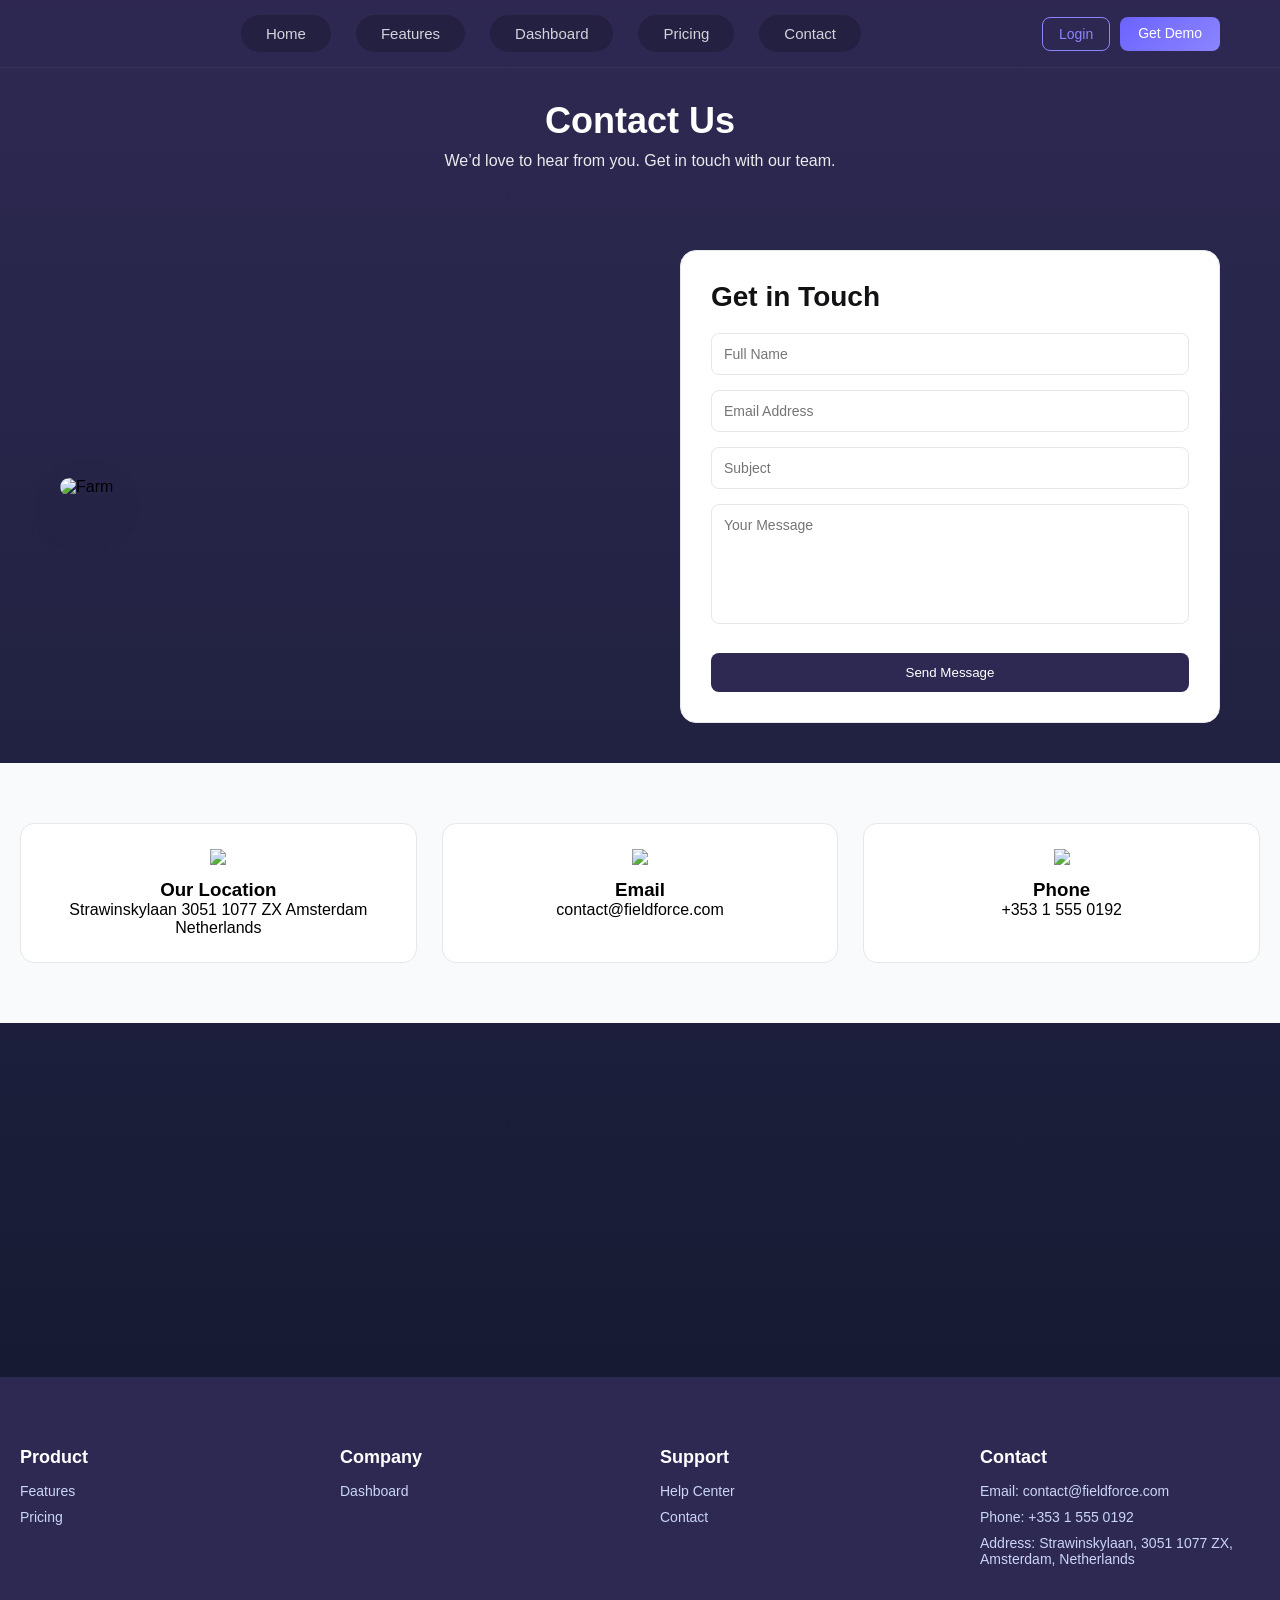
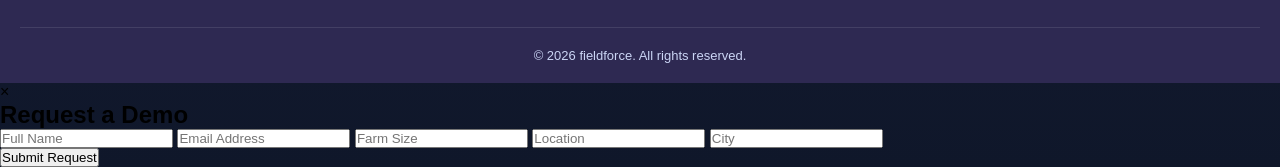
==== contact.html @ 6125696f "minor changes" ====
<!DOCTYPE html>
<html lang="en">

<head>
    <meta charset="UTF-8">
    <meta name="viewport" content="width=device-width, initial-scale=1.0">
    <title>FieldForce</title>
    <link rel="stylesheet" href="assets/css/style.css">
    <link rel="stylesheet" href="assets/css/auth.css">
    <link rel="stylesheet" href="https://cdnjs.cloudflare.com/ajax/libs/font-awesome/6.5.0/css/all.min.css">
</head>

<body>

    <!-- Navbar -->
    <header class="navbar">
        <div class="container">

            <!-- Logo -->
            <div class="logo"><a href="/"><img src="assets/images/logo.png" alt=""></a></div>

            <!-- Menu -->
            <nav class="nav-links" id="navLinks">
                <a href="/">Home</a>
                <a href="/#features">Features</a>
                <a href="/#dashboard">Dashboard</a>
                <a href="pricing.html">Pricing</a>
                <a href="contact.html">Contact</a>

                <div class="mobile-cta">
                    <a href="login.html" class="btn-outline">Login</a>
                    <a href="javascript:void(0)" class="btn-primary" onclick="openModal()">Get Demo</a>
                </div>
            </nav>

            <!-- CTA Buttons -->
            <div class="cta-buttons">
                <a href="login.html" class="btn-outline">Login</a>
                <a href="javascript:void(0)" class="btn-primary" onclick="openModal()">Get Demo</a>
            </div>

            <!-- Hamburger -->
            <div class="menu-toggle" id="menuToggle">
                ☰
            </div>

        </div>
    </header>


    <section class="banner">
        <h1>Contact Us</h1>
        <p>We’d love to hear from you. Get in touch with our team.</p>
    </section>

    <!-- CONTACT SECTION -->
    <section class="contact-container">

        <!-- LEFT IMAGE -->
        <div class="contact-image">
            <img src="assets/images/contact.jpg" alt="Farm">
        </div>

        <!-- RIGHT FORM -->
        <div class="contact-form">
            <h2 style="color: #121214; font-size: 28px;">Get in Touch</h2>
            <form id="contactform">
                <input type="text" id="name1" placeholder="Full Name">
                <input type="email" id="email1" placeholder="Email Address">
                <input type="text" id="subject1" placeholder="Subject">

                <textarea id="message1" placeholder="Your Message"></textarea>

                <p class="form-msg" id="formMsg"></p>

                <button type="submit">Send Message</button>
            </form>

        </div>

    </section>

    <!-- CONTACT INFO -->
    <section class="contact-info">

        <div class="info-card">
            <img src="assets/images/location.png">
            <h3>Our Location</h3>
            <p>Strawinskylaan 3051
                1077 ZX Amsterdam
                Netherlands</p>
        </div>

        <div class="info-card">
            <img src="assets/images/mail.png">
            <h3>Email</h3>
            <p>contact@fieldforce.com</p>
        </div>

        <div class="info-card">
            <img src="assets/images/phone-call.png">
            <h3>Phone</h3>
            <p>+353 1 555 0192</p>
        </div>

    </section>

    <!-- MAP -->
    <section class="map">
        <iframe
            src="https://www.google.com/maps/embed?pb=!1m18!1m12!1m3!1d1774.29138637451!2d4.867273175401658!3d52.34018914952828!2m3!1f0!2f0!3f0!3m2!1i1024!2i768!4f13.1!3m3!1m2!1s0x47c60a041fc179cb%3A0x177d2da794cbbc47!2sStrawinskylaan%203051%2C%201077%20ZX%20Amsterdam%2C%20Netherlands!5e1!3m2!1sen!2sin!4v1774687290014!5m2!1sen!2sin"
            width="600" height="450" style="border:0;" allowfullscreen="" loading="lazy"
            referrerpolicy="no-referrer-when-downgrade"></iframe>
    </section>
    <!-- Footer -->
    <footer class="footer">

        <div class="footer-container">

            <!-- Product -->
            <div class="footer-col">
                <h3>Product</h3>
                <ul>
                    <li><a href="/#features">Features</a></li>
                    <li><a href="pricing.html">Pricing</a></li>
                </ul>
            </div>

            <!-- Company -->
            <div class="footer-col">
                <h3>Company</h3>
                <ul>
                    <li><a href="/#dashboard">Dashboard</a></li>
                </ul>
            </div>

            <!-- Column 3 -->
            <div class="footer-col">
                <h3>Support</h3>
                <ul>
                    <li><a href="contact.html">Help Center</a></li>
                    <li><a href="contact.html">Contact</a></li>
                    <!-- <li><a href="#">Privacy Policy</a></li> -->
                </ul>
            </div>

            <!-- Column 4 -->
            <div class="footer-col">
                <h3>Contact</h3>
                <ul class="contact-info" style="background: none; display: inherit; padding: inherit;">
                    <li>Email: contact@fieldforce.com</li>
                    <li>Phone: +353 1 555 0192</li>
                    <li>Address: Strawinskylaan, 3051
                        1077 ZX, Amsterdam,
                        Netherlands</li>
                </ul>

            </div>

            <!-- Social -->


        </div>

        <!-- Bottom -->
        <div class="footer-bottom">
            <p>© 2026 fieldforce. All rights reserved.</p>
        </div>

    </footer>
    <div class="modal" id="demoModal">

        <div class="modal-content" id="modalBox">

            <span class="close" onclick="closeModal()">&times;</span>

            <h2>Request a Demo</h2>

            <form id="demoForm">

                <input type="text" id="name" placeholder="Full Name" required>
                <input type="email" id="email" placeholder="Email Address" required>
                <input type="text" placeholder="Farm Size">
                <input type="text" placeholder="Location">
                <input type="text" placeholder="City">

                <p class="" id="formError"></p>

                <button type="submit">Submit Request</button>

            </form>

        </div>

    </div>
    <script>
        const modal = document.getElementById("demoModal");
        const form = document.getElementById("demoForm");
        const error = document.getElementById("formError");
        const box = document.getElementById("modalBox");

        function openModal() {
            document.getElementById("demoModal").style.display = "flex";
        }

        function closeModal() {
            document.getElementById("demoModal").style.display = "none";
        }

        /* close outside */
        window.onclick = function (e) {
            const modal = document.getElementById("demoModal");
            if (e.target === modal) {
                modal.style.display = "none";
            }
        }

        /* FORM VALIDATION */
        form.addEventListener("submit", function (e) {
            e.preventDefault();

            const name = document.getElementById("name").value;
            const email = document.getElementById("email").value;

            if (name === "" || email === "") {
                error.innerText = "Please fill all required fields";

                box.classList.add("shake");
                setTimeout(() => box.classList.remove("shake"), 300);
            } else {
                error.classList.add("success");
                error.innerText = "✅ Request submitted successfully!";

                form.reset();
            }
        });

        const contactform = document.getElementById("contactform");
        const msg = document.getElementById("formMsg");

        contactform.addEventListener("submit", function (e) {
            e.preventDefault();

            const name = document.getElementById("name1").value.trim();
            const email = document.getElementById("email1").value.trim();
            const subject = document.getElementById("subject1").value.trim();
            const message = document.getElementById("message1").value.trim();

            // Email regex
            const emailPattern = /^[^ ]+@[^ ]+\.[a-z]{2,3}$/;

            if (name === "" || email === "" || message === "") {
                showError("Please fill all required fields");
            }
            else if (!email.match(emailPattern)) {
                showError("Please enter a valid email");
            }
            else {
                msg.classList.remove("error");
                msg.classList.add("success");
                msg.innerText = "✅ Thanku for contacting us. we will get back to shortly";
                contactform.reset();
            }
        });

        function showError(text) {
            msg.classList.remove("success");
            msg.classList.add("error");
            msg.innerText = text;
        }
        const Hamburger = document.getElementById("menuToggle");
        const nav = document.getElementById("navLinks");

        Hamburger.addEventListener("click", () => {
            nav.classList.toggle("active");
        });
    </script>

</body>

</html>
---- assets/css/style.css ----
/* ================= RESET ================= */
* {
    margin: 0;
    padding: 0;
    box-sizing: border-box;
    font-family: 'Inter', sans-serif;
    text-decoration: none;
}

body {
    background: linear-gradient(180deg, #2E2952, #0f172a);
    padding-top: 60px;
    /* space for fixed navbar */
}

/* ================= NAVBAR ================= */
.navbar {
    width: 100%;
    position: fixed;
    top: 0;
    left: 0;
    background: rgba(46, 41, 82, 0.85);
    backdrop-filter: blur(12px);
    border-bottom: 1px solid rgba(255, 255, 255, 0.05);
    z-index: 1000;
    transition: 0.3s ease;
}

/* Scroll effect */
.navbar.scrolled {
    box-shadow: 0 4px 20px rgba(0, 0, 0, 0.4);
}

/* ================= CONTAINER ================= */
.container {
    max-width: 1200px;
    margin: auto;
    padding: 15px 20px;
    display: flex;
    align-items: center;
    justify-content: space-between;
}

/* ================= LOGO ================= */
.logo {
    color: #ffffff;
    font-size: 22px;
    font-weight: 700;
    letter-spacing: 0.5px;
}

/* ================= NAV LINKS ================= */
.nav-links {
    display: flex;
    align-items: center;
    gap: 25px;
}

.nav-links a {
    color: #d1d5db;
    text-decoration: none;
    font-size: 15px;
    position: relative;
    transition: 0.3s;
    background: #1e1b3a99;
    padding: 10px 25px;
    border-radius: 25px;
}

/* Hover underline animation */
.nav-links a::after {
    content: "";
    position: absolute;
    width: 0%;
    height: 2px;
    left: 0;
    bottom: -4px;
    background: #8b85ff;
    transition: 0.3s;
}

.nav-links a:hover {
    color: #ffffff;
}

.nav-links a:hover::after {
    width: 100%;
}

/* ================= BUTTONS ================= */
.cta-buttons {
    display: flex;
    gap: 10px;
}

.btn-outline {
    border: 1px solid #8b85ff !important;
    background: transparent !important;
    color: #8b85ff !important;
    padding: 8px 16px !important;
    border-radius: 8px;
    cursor: pointer;
    transition: 0.3s;
    font-size: 14px;
}

.btn-outline:hover {
    background: #8b85ff;
    color: #fff;
}

.btn-primary {
    background: linear-gradient(135deg, #6c63ff, #8b85ff) !important;
    border: none;
    color: #fff;
    padding: 8px 18px !important;
    border-radius: 8px;
    cursor: pointer;
    transition: 0.3s;
    font-size: 14px;
    white-space: nowrap;
}

.btn-primary:hover {
    opacity: 0.9;
}

/* ================= HAMBURGER ================= */
.menu-toggle {
    display: none;
    font-size: 26px;
    color: #fff;
    cursor: pointer;
}

/* ================= MOBILE MENU ================= */
.mobile-cta {
    display: none;
    flex-direction: column;
    gap: 10px;
    margin-top: 20px;
}

/* ================= RESPONSIVE ================= */
@media (max-width: 900px) {

    .nav-links {
        position: absolute;
        top: 70px;
        right: -100%;
        width: 260px;
        height: 100vh;
        background: #1e1b3a;
        flex-direction: column;
        align-items: flex-start;
        padding: 25px;
        transition: 0.3s ease;
    }

    .nav-links.active {
        right: 0;
    }

    .nav-links a {
        width: 100%;
        padding: 10px 0;
    }

    .cta-buttons {
        display: none;
    }

    .mobile-cta {
        display: flex;
    }

    .menu-toggle {
        display: block;
    }
}

/* ================= SMALL DEVICES ================= */
@media (max-width: 500px) {

    .logo {
        font-size: 18px;
    }

    .btn-primary,
    .btn-outline {
        padding: 7px 12px;
        font-size: 13px;
    }
}

/* ================= HERO SECTION ================= */
.hero {
    /* padding: 50px 20px; */
    position: relative;
}

.hero::before {
    position: absolute;
    content: "";
    background: #111827;
    opacity: .4;
    width: 100%;
    height: 100%;
}

.hero-container {
    /* display: flex;
    align-items: center;
    justify-content: space-between; */
    /* gap: 40px; */
    max-width: 100%;
    padding: 0;
}

video {
    width: 100%;
}

/* Left Content */
.hero-content {
    /* flex: 1;
    color: #ffffff; */
    position: absolute;
    /* width: 70%; */
    display: block;
    margin: 0 15rem;
    color: #ffffff;
    text-align: center;
}

.hero-content h1 {
    font-size: 42px;
    line-height: 1.3;
    margin-bottom: 20px;
}

.hero-content p {
    font-size: 16px;
    color: #cbd5f5;
    margin-bottom: 30px;
    /* max-width: 500px; */
}

/* Buttons */
.hero-buttons {
    display: flex;
    gap: 15px;
    justify-content: center;
}

/* Right Image */
.hero-image {
    flex: 1;
    text-align: right;
    display: none;
}

.hero-image img {
    width: 100%;
    max-width: 500px;
    border-radius: 20px;
    box-shadow: 0 20px 60px rgba(0, 0, 0, 0.4);
}

.hero-buttons .btn-outline {
    color: #ffffff !important;
    border: 1px solid #ffffff !important;
}

/* ================= RESPONSIVE ================= */
@media (max-width: 900px) {

    .hero-container {
        flex-direction: column;
        text-align: center;
    }

    .hero-content h1 {
        font-size: 30px;
    }

    .hero-content p {
        margin: auto;
        margin-bottom: 25px;
    }

    .hero-buttons {
        justify-content: center;
    }

    .hero-image {
        text-align: center;
    }

    .hero-image img {
        max-width: 100%;
    }
}

@media (max-width: 768px) {
    

    video {
        display: none;
    }

    .hero-content {
        position: relative;
        margin: 0;
        padding-top: 50px;
        padding-bottom: 20px;
    }
}

/* ================= SECTION HEADER ================= */
.section-header {
    text-align: center;
    margin-bottom: 40px;
    padding: 0 20px;
}

.section-header h2 {
    font-size: 32px;
    color: #ffffff;
    margin-bottom: 10px;
}

.section-header p {
    font-size: 16px;
    color: #cbd5f5;
    max-width: 600px;
    margin: auto;
}

/* ================= HIGHLIGHTS ================= */
.highlights {
    padding: 40px 20px;
}

.highlights-container {
    display: grid;
    grid-template-columns: repeat(4, 1fr);
    gap: 20px;
}

/* Card */
.highlight-card {
    background: rgba(46, 41, 82, 0.6);
    border: 1px solid rgba(255, 255, 255, 0.05);
    backdrop-filter: blur(10px);
    border-radius: 16px;
    padding: 25px 20px;
    text-align: center;
    color: #fff;
    transition: 0.3s ease;
    cursor: pointer;
}

/* Icon */
.highlight-card .icon {
    font-size: 28px;
    margin-bottom: 10px;
}

/* Title */
.highlight-card h3 {
    font-size: 15px;
    font-weight: 500;
    color: #d1d5db;
}

/* Hover Effect */
.highlight-card:hover {
    transform: translateY(-5px);
    border-color: #8b85ff;
    box-shadow: 0 10px 30px rgba(0, 0, 0, 0.3);
}

.highlight-card:hover h3 {
    color: #ffffff;
}

/* ================= RESPONSIVE ================= */
@media (max-width: 900px) {
    .highlights-container {
        grid-template-columns: repeat(2, 1fr);
    }
}

@media (max-width: 500px) {
    .highlights-container {
        grid-template-columns: 1fr;
    }
}

/* ================= FEATURES ================= */
.features {
    padding: 50px 20px;
    background: #ffffff;
}

.features .section-header h2 {
    color: #222222;
}

.features .section-header p {
    color: #8a8a8a;
}

.feature-card {
    width: 100%;
}

/* Row Layout */
.feature-row {
    display: flex;
    align-items: center;
    justify-content: space-between;
    gap: 50px;
    margin-bottom: 20px;

}

/* Reverse Layout */
.feature-row.reverse {
    flex-direction: row-reverse;
}

/* Text */
.feature-text {
    flex: 1;
    color: #fff;
}

.feature-text h3 {
    font-size: 26px;
    margin-bottom: 15px;
    color: #2E2952;
}

.feature-text p {
    color: #8a8a8a;
    font-size: 16px;
    line-height: 1.6;
}

/* List */
.feature-text ul {
    list-style: none;
    margin-top: 10px;
}

.feature-text ul li {
    margin-bottom: 8px;
    color: #8a8a8a;
    position: relative;
    padding-left: 20px;
}

.feature-text ul li::before {
    content: "✔";
    position: absolute;
    left: 0;
    color: #6D5DF6;
    font-size: 14px;
}

/* Image */
.feature-image {
    flex: 1;
    text-align: center;
}

.feature-image img {
    width: 100%;
    max-width: 420px;
    border-radius: 20px;
    box-shadow: 0 20px 50px rgba(0, 0, 0, 0.4);
    transition: 0.3s;
}

.feature-image img:hover {
    transform: scale(1.03);
}

/* ================= RESPONSIVE ================= */
@media (max-width: 900px) {

    .feature-row,
    .feature-row.reverse {
        flex-direction: column;
        text-align: center;
    }

    .feature-text h3 {
        font-size: 22px;
    }

    .feature-image img {
        max-width: 100%;
    }
}

/* ================= HOW IT WORKS ================= */
.how-it-works {
    background: #f9fafb;
    padding: 30px 20px;
}

.how-it-works .container {
    display: block;
}

.how-it-works .section-header h2 {
    color: #222222;
}

.how-it-works .section-header p {
    color: #8a8a8a;
}

/* Steps Layout */
.steps {
    display: flex;
    justify-content: space-between;
    gap: 30px;
    margin-top: 50px;
}

/* Card */
.step-card {
    flex: 1;
    background: #ffffff;
    border-radius: 16px;
    padding: 30px 25px;
    text-align: center;
    border: 1px solid #e5e7eb;
    transition: 0.3s;
    position: relative;
}

/* Number */
.step-number {
    font-size: 40px;
    font-weight: 700;
    color: #6c63ff;
    margin-bottom: 15px;
}

/* Title */
.step-card h3 {
    font-size: 20px;
    color: #111827;
    margin-bottom: 10px;
}

/* Text */
.step-card p {
    color: #6b7280;
    font-size: 15px;
}

/* Hover */
.step-card:hover {
    transform: translateY(-6px);
    box-shadow: 0 15px 40px rgba(0, 0, 0, 0.08);
}

/* ================= RESPONSIVE ================= */
@media (max-width: 900px) {
    .steps {
        flex-direction: column;
    }
}

/* dashboard */
/* ================= SCREENS ================= */
.screens {
    background: #6c5df671;
    padding: 50px 20px;
}

.screens .dashboard-container {
    display: block;
}

/* Grid */
.screens-grid {
    display: grid;
    grid-template-columns: repeat(3, 1fr);
    gap: 25px;
}

/* Card */
.screen-card {
    background: #fff;
    border-radius: 14px;
    border: 1px solid #e5e7eb;
    overflow: hidden;
    transition: 0.3s;
    cursor: pointer;
}

/* Image */
.screen-card img {
    width: 100%;
    height: 200px;
    object-fit: contain;
}

/* Title */
.screen-card h4 {
    padding: 15px;
    font-size: 15px;
    color: #ffffff;
    text-align: center;
    background: #2E2952;
}

/* Hover */
.screen-card:hover {
    transform: translateY(-6px);
    box-shadow: 0 15px 40px rgba(0, 0, 0, 0.1);
}

/* ================= RESPONSIVE ================= */
@media (max-width: 900px) {
    .screens-grid {
        grid-template-columns: repeat(2, 1fr);
    }
}

@media (max-width: 500px) {
    .screens-grid {
        grid-template-columns: 1fr;
    }
}

/* ================= IMPACT ================= */
.impact {
    background: linear-gradient(180deg, #ffffff, #f9fafb);
    padding: 50px 20px;
}

.impact .container {
    display: block;
}

.impact .section-header h2 {
    color: #222222;
}

.impact .section-header p {
    color: #8a8a8a;
}

/* Grid */
.impact-grid {
    display: grid;
    grid-template-columns: repeat(4, 1fr);
    gap: 25px;
    margin-top: 50px;
}

/* Card */
.impact-card {
    background: #ffffff;
    border-radius: 16px;
    padding: 30px 20px;
    text-align: center;
    border: 1px solid #e5e7eb;
    transition: 0.3s;
}

/* Icon */
.impact-card .icon {
    font-size: 28px;
    margin-bottom: 10px;
}

/* Number */
.impact-card h3 {
    font-size: 32px;
    color: #6c63ff;
    margin-bottom: 5px;
}

/* Text */
.impact-card p {
    color: #6b7280;
    font-size: 15px;
}

/* Hover */
.impact-card:hover {
    transform: translateY(-6px);
    box-shadow: 0 15px 40px rgba(0, 0, 0, 0.08);
}

/* ================= RESPONSIVE ================= */
@media (max-width: 900px) {
    .impact-grid {
        grid-template-columns: repeat(2, 1fr);
    }
}

@media (max-width: 500px) {
    .impact-grid {
        grid-template-columns: 1fr;
    }
}

/* testimonials */
/* ================= TESTIMONIAL GRID ================= */
.testimonials {
    background: linear-gradient(to right, #6c63ff, #8b85ff);
    padding: 50px 20px;
}

.testimonials .container {
    display: block;
}

.section-header h2 {
    color: #ffffff;
}

/* Grid */
.testimonials-grid {
    display: grid;
    grid-template-columns: repeat(3, 1fr);
    gap: 25px;
    margin-top: 50px;
}

/* Card */
.testimonial-card {
    background: #ffffff;
    border-radius: 16px;
    padding: 25px;
    border: 1px solid #e5e7eb;
    transition: 0.3s;
}

/* Text */
.testimonial-card p {
    font-size: 15px;
    color: #374151;
    margin-bottom: 20px;
    line-height: 1.6;
}

/* User */
.testimonial-user {
    display: flex;
    align-items: center;
    gap: 12px;
}

/* Avatar */
.avatar {
    width: 40px;
    height: 40px;
    border-radius: 50%;
    background: #6c63ff;
    color: #fff;
    display: flex;
    align-items: center;
    justify-content: center;
    font-weight: bold;
}

/* Name */
.testimonial-user h4 {
    font-size: 14px;
    color: #111827;
    margin: 0;
}

/* Role */
.testimonial-user span {
    font-size: 12px;
    color: #6b7280;
}

/* Hover */
.testimonial-card:hover {
    transform: translateY(-6px);
    box-shadow: 0 15px 40px rgba(0, 0, 0, 0.08);
}

/* ================= RESPONSIVE ================= */
@media (max-width: 900px) {
    .testimonials-grid {
        grid-template-columns: repeat(2, 1fr);
    }
}

@media (max-width: 500px) {
    .testimonials-grid {
        grid-template-columns: 1fr;
    }
}


/* ================= FOOTER ================= */
.footer {
    background: #2E2952;
    color: #ffffff;
    padding: 40px 20px 20px;
}

/* Container */
.footer-container {
    display: grid;
    grid-template-columns: repeat(4, 1fr);
    gap: 40px;
}

/* Column */
.footer-col h3 {
    font-size: 18px;
    margin-bottom: 15px;
}

.footer-col ul {
    list-style: none;
}

.footer-col ul li {
    margin-bottom: 10px;
    font-size: 14px;
}

/* Links */
.footer-col ul li a {
    color: #cbd5f5;
    text-decoration: none;
    transition: 0.3s;
}

.footer-col ul li a:hover {
    color: #ffffff;
}

/* Contact */
.contact-info li {
    color: #cbd5f5;
}

/* Social Links */
.social-links {
    margin-top: 15px;
    display: flex;
    gap: 10px;
}

.social-links a {
    font-size: 13px;
    padding: 6px 10px;
    border-radius: 6px;
    background: rgba(255, 255, 255, 0.1);
    color: #fff;
    text-decoration: none;
    transition: 0.3s;
}

.social-links a:hover {
    background: #6c63ff;
}

/* Bottom */
.footer-bottom {
    text-align: center;
    margin-top: 50px;
    padding-top: 20px;
    border-top: 1px solid rgba(255, 255, 255, 0.1);
}

.footer-bottom p {
    font-size: 13px;
    color: #cbd5f5;
}

/* ================= RESPONSIVE ================= */
@media (max-width: 900px) {
    .footer-container {
        grid-template-columns: repeat(2, 1fr);
    }
}

@media (max-width: 500px) {
    .footer-container {
        grid-template-columns: 1fr;
        /* text-align: center; */
    }

    .social-links {
        justify-content: center;
    }
}


/* pricing page */
/* ================= PRICING PAGE ================= */
.pricing-section {
    padding: 100px 20px;
    background: linear-gradient(180deg, #f9fafb, #ffffff);
    text-align: center;
}

/* Heading */
.pricing-section h1 {
    font-size: 36px;
    color: #111827;
    margin-bottom: 10px;
}

.pricing-section p {
    color: #6b7280;
    font-size: 16px;
}

/* ================= TOGGLE ================= */
.pricing-toggle {
    display: flex;
    justify-content: center;
    align-items: center;
    gap: 15px;
    margin: 30px 0;
    font-size: 14px;
    color: #374151;
}

.pricing-toggle .slider {
    left: 0;
}

/* Switch */
.switch {
    position: relative;
    width: 50px;
    height: 25px;
}

.switch input {
    display: none;
}

.slider {
    position: absolute;
    cursor: pointer;
    background: #e5e7eb;
    border-radius: 25px;
    width: 100%;
    height: 100%;
    transition: 0.3s;
}

.slider::before {
    content: "";
    position: absolute;
    width: 20px;
    height: 20px;
    left: 3px;
    top: 2.5px;
    background: #2E2952;
    border-radius: 50%;
    transition: 0.3s;
}

input:checked+.slider {
    background: #ddd6fe;
}

input:checked+.slider::before {
    transform: translateX(24px);
}

/* ================= GRID ================= */
.pricing-grid {
    display: grid;
    grid-template-columns: repeat(3, 1fr);
    gap: 25px;
    margin-top: 40px;
}

/* ================= CARD ================= */
.pricing-card {
    background: #ffffff;
    padding: 35px 25px;
    border-radius: 16px;
    border: 1px solid #e5e7eb;
    transition: 0.3s;
    position: relative;
}

/* Hover */
.pricing-card:hover {
    transform: translateY(-8px);
    box-shadow: 0 20px 50px rgba(0, 0, 0, 0.08);
}

/* Title */
.pricing-card h3 {
    font-size: 20px;
    color: #111827;
}

/* Price */
.pricing-card .price {
    font-size: 38px;
    font-weight: 700;
    color: #2E2952;
    margin: 15px 0;
}

/* Description */
.pricing-card p {
    color: #6b7280;
    margin-bottom: 20px;
}

/* Features List */
.pricing-card ul {
    list-style: none;
    margin-bottom: 25px;
    text-align: left;
}

.pricing-card ul li {
    margin-bottom: 10px;
    color: #374151;
    font-size: 14px;
}

/* ================= POPULAR ================= */
.pricing-card.popular {
    border: 2px solid #2E2952;
    transform: scale(1.05);
}

.badge {
    position: absolute;
    top: -12px;
    right: 20px;
    background: #2E2952;
    color: #fff;
    font-size: 12px;
    padding: 6px 12px;
    border-radius: 6px;
}

/* ================= BUTTONS ================= */
.pricing-card button {
    width: 100%;
    padding: 10px;
    border-radius: 8px;
    cursor: pointer;
    font-size: 14px;
}

.btn-primary {
    background: #2E2952;
    color: #fff;
    border: none;
}

.btn-outline {
    border: 1px solid #2E2952;
    background: transparent;
    color: #2E2952;
}

.btn-outline:hover {
    background: #2E2952;
    color: #fff;
}

/* ================= NOTE ================= */
.pricing-note {
    margin-top: 20px;
    font-size: 14px;
    color: #6b7280;
}

/* ================= RESPONSIVE ================= */

/* Tablet */
@media (max-width: 900px) {
    .pricing-grid {
        grid-template-columns: repeat(2, 1fr);
    }

    .pricing-card.popular {
        transform: scale(1);
    }
}

/* Mobile */
@media (max-width: 500px) {
    .pricing-grid {
        grid-template-columns: 1fr;
    }

    .pricing-section {
        padding: 70px 15px;
    }

    .pricing-section h1 {
        font-size: 26px;
    }
}

/* contact */
/* ================= BANNER ================= */
.banner {
    background: url(../images/banner.png) no-repeat center center/cover;
    color: #fff;
    text-align: center;
    padding: 40px 20px;
}

.banner h1 {
    font-size: 36px;
    margin-bottom: 10px;
}

.banner p {
    font-size: 16px;
    opacity: 0.9;
}

/* ================= CONTACT SECTION ================= */
.contact-container {
    display: flex;
    gap: 40px;
    padding: 40px 20px;
    max-width: 1200px;
    margin: auto;
    align-items: center;
}

/* Image */
.contact-image img {
    width: 100%;
    border-radius: 16px;
    box-shadow: 0 20px 50px rgba(0, 0, 0, 0.1);
}

.contact-image {
    width: 50%;
}

/* Form */
.contact-form {
    flex: 1;
    background: #fff;
    padding: 30px;
    border-radius: 16px;
    border: 1px solid #e5e7eb;
}

.contact-form h2 {
    margin-bottom: 20px;
}

/* Inputs */
.contact-form input,
.contact-form textarea {
    width: 100%;
    padding: 12px;
    margin-bottom: 15px;
    border: 1px solid #e5e7eb;
    border-radius: 8px;
    font-size: 14px;
}

.contact-form textarea {
    height: 120px;
    resize: none;
}

/* Button */
.contact-form button {
    width: 100%;
    padding: 12px;
    background: #2E2952;
    color: #fff;
    border: none;
    border-radius: 8px;
    cursor: pointer;
}

.contact-form button:hover {
    opacity: 0.9;
}

/* Message */
.form-msg {
    font-size: 13px;
    margin-bottom: 10px;
}

.form-msg.error {
    color: red;
}

.form-msg.success {
    color: green;
}

/* ================= CONTACT INFO ================= */
.contact-info {
    display: grid;
    grid-template-columns: repeat(3, 1fr);
    gap: 25px;
    background: #f9fafb;
    padding: 60px 20px;
    /* max-width: 1100px; */
    margin: auto;
}

.info-card {
    text-align: center;
    background: #fff;
    padding: 25px;
    border-radius: 14px;
    border: 1px solid #e5e7eb;
    transition: 0.3s;
}

.info-card img {
    width: 24px;
    margin-bottom: 10px;
}

.info-card:hover {
    transform: translateY(-5px);
    box-shadow: 0 15px 40px rgba(0, 0, 0, 0.08);
}

/* ================= MAP ================= */
.map iframe {
    width: 100%;
    height: 350px;
    border: none;
}

/* ================= FOOTER FIX ================= */
.footer {
    background: #2E2952;
    color: #fff;
    padding: 70px 20px 20px;
}

.footer a {
    color: #cbd5f5;
    display: block;
    margin-bottom: 8px;
    text-decoration: none;
}

.footer a:hover {
    color: #fff;
}

/* ================= RESPONSIVE ================= */
@media (max-width: 900px) {

    .contact-container {
        flex-direction: column;
    }

    .contact-info {
        grid-template-columns: repeat(2, 1fr);
    }
}

@media (max-width: 500px) {

    .banner h1 {
        font-size: 26px;
    }

    .contact-info {
        grid-template-columns: 1fr;
    }
}

.error {
    color: #ff4d4d;
    font-size: 14px !important;
    min-height: 20px;
}

.success {
    color: #22c55e;
    font-weight: bold;
}
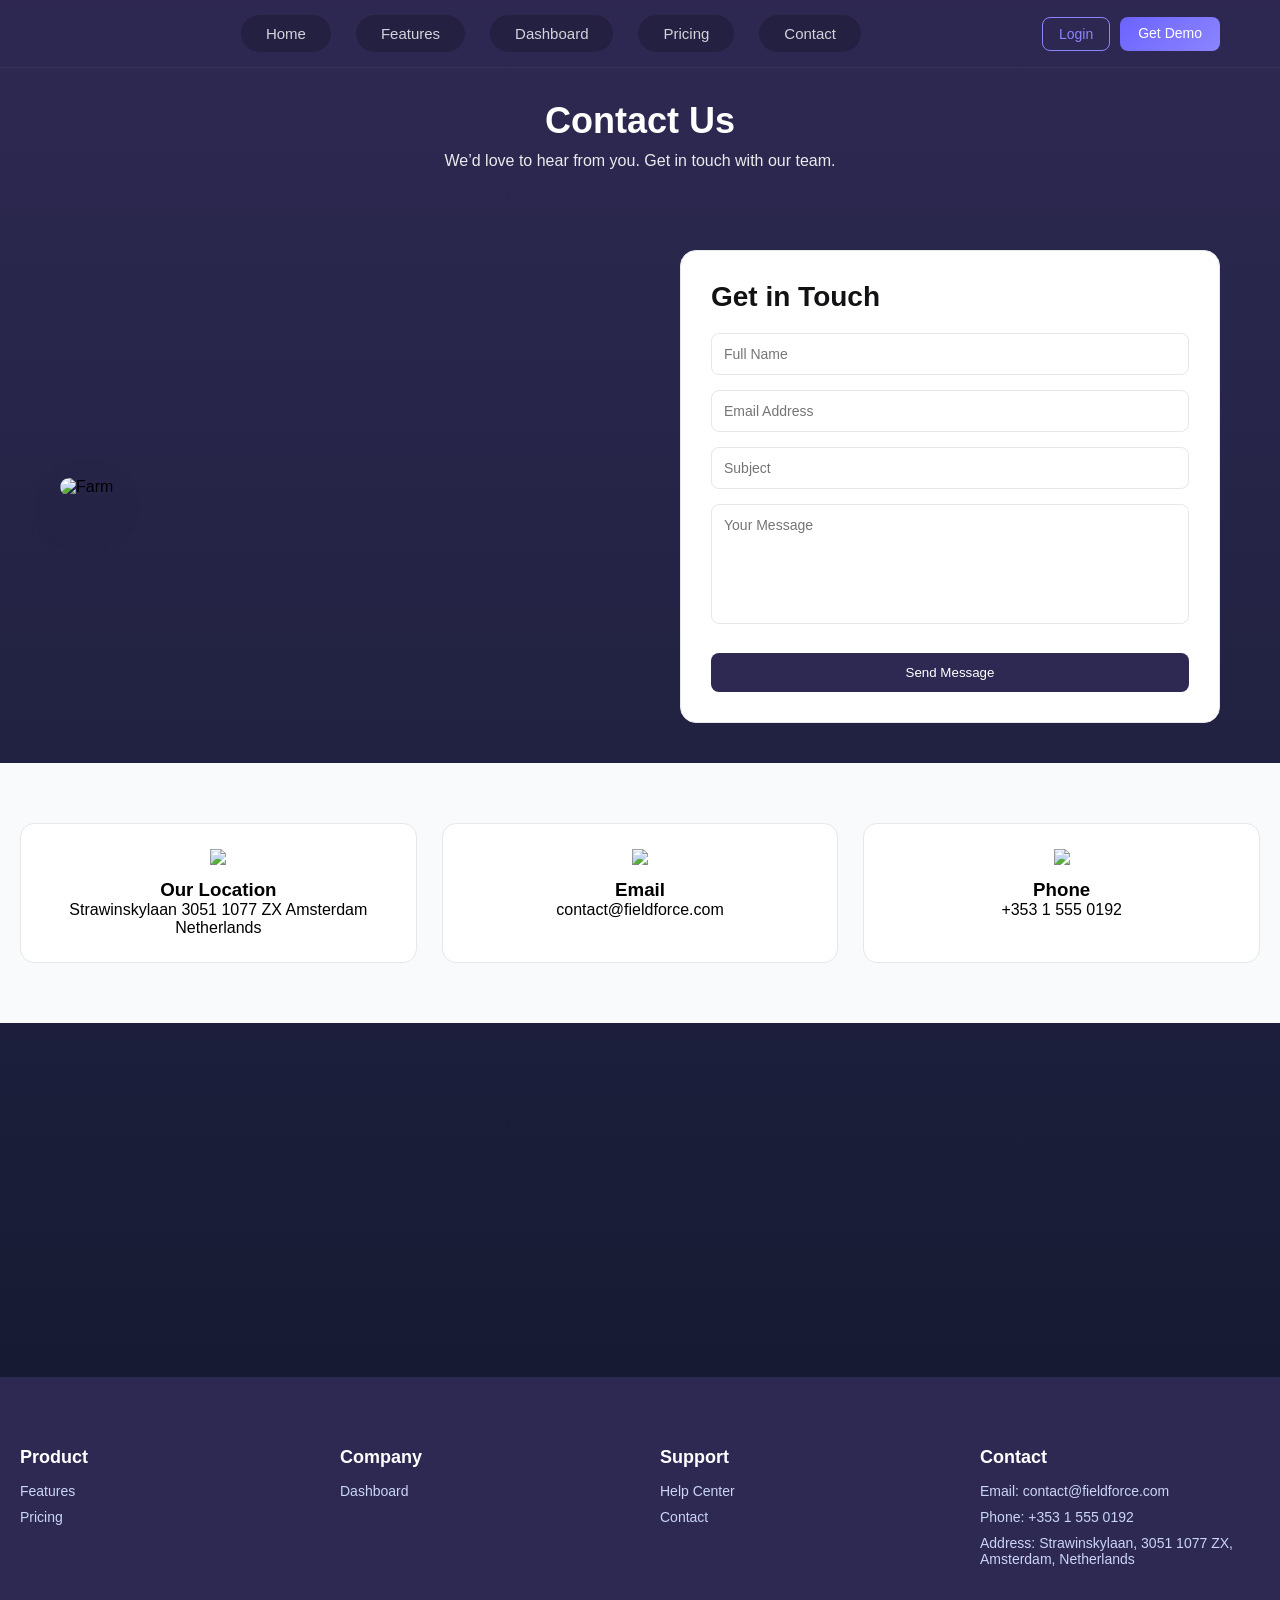
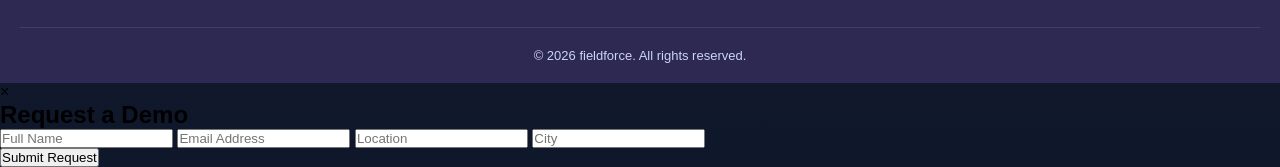
==== commit c982e66d: "add icon" ====
--- a/contact.html
+++ b/contact.html
@@ -5,6 +5,7 @@
     <meta charset="UTF-8">
     <meta name="viewport" content="width=device-width, initial-scale=1.0">
     <title>FieldForce</title>
+    <link rel="shortcut icon" href="assets/images/logo.png" type="image/x-icon">
     <link rel="stylesheet" href="assets/css/style.css">
     <link rel="stylesheet" href="assets/css/auth.css">
     <link rel="stylesheet" href="https://cdnjs.cloudflare.com/ajax/libs/font-awesome/6.5.0/css/all.min.css">
@@ -180,9 +181,9 @@
 
                 <input type="text" id="name" placeholder="Full Name" required>
                 <input type="email" id="email" placeholder="Email Address" required>
-                <input type="text" placeholder="Farm Size">
-                <input type="text" placeholder="Location">
-                <input type="text" placeholder="City">
+                <!-- <input type="text" placeholder="Farm Size"> -->
+                <input type="text" placeholder="Location" required>
+                <input type="text" placeholder="City" required>
 
                 <p class="" id="formError"></p>
 
--- a/assets/css/style.css
+++ b/assets/css/style.css
@@ -303,7 +303,6 @@
 }
 
 @media (max-width: 768px) {
-    
 
     video {
         display: none;
